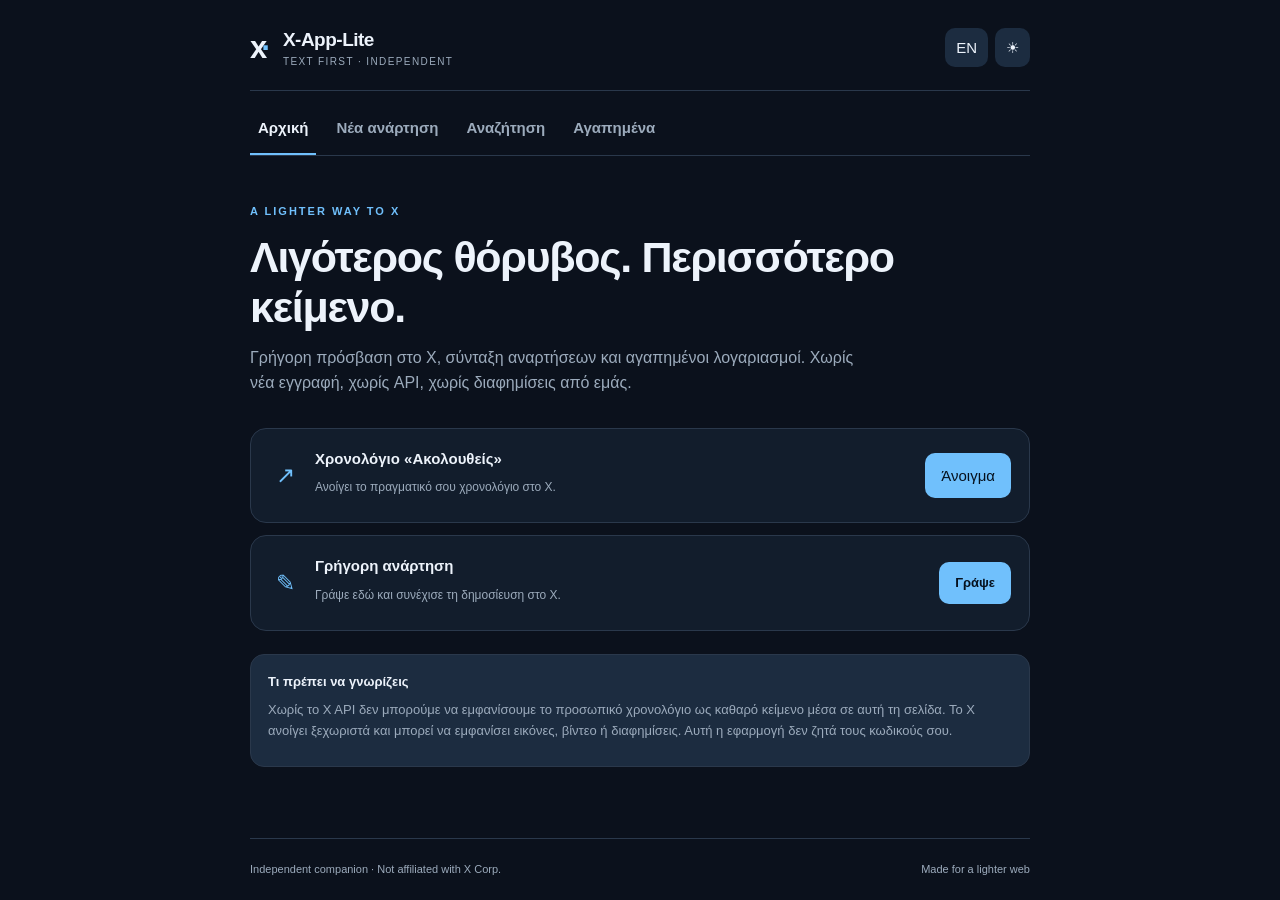
==== index.html @ ea47ee5a "Add files via upload" ====
<!doctype html><html lang="el"><head><meta charset="utf-8"><meta name="viewport" content="width=device-width,initial-scale=1,viewport-fit=cover"><meta name="theme-color" content="#101827"><meta name="description" content="Ένα λιτό, ανεπίσημο text-first εργαλείο για το X — χωρίς API."><title>X-App-Lite | Text-first companion</title><link rel="manifest" href="manifest.webmanifest"><link rel="icon" href="icon.svg" type="image/svg+xml"><link rel="stylesheet" href="style.css"></head><body><div class="shell"><header class="top"><div class="brand"><div class="mark">x<span>·</span></div><div><strong>X-App-Lite</strong><small>TEXT FIRST · INDEPENDENT</small></div></div><div class="right"><button id="lang" class="small" title="Language">EN</button><button id="theme" class="small" aria-label="Αλλαγή θέματος">☀</button></div></header><div class="tabs" role="tablist"><button class="tab active" data-panel="home" data-i="home">Αρχική</button><button class="tab" data-panel="compose" data-i="compose">Νέα ανάρτηση</button><button class="tab" data-panel="find" data-i="search">Αναζήτηση</button><button class="tab" data-panel="saved" data-i="favorites">Αγαπημένα</button></div><main><section id="home" class="panel active"><div class="intro"><div class="eyebrow">A LIGHTER WAY TO X</div><h1 data-i="readheading">Λιγότερος θόρυβος.<br>Περισσότερο κείμενο.</h1><p data-i="intro">Γρήγορη πρόσβαση στο X, σύνταξη αναρτήσεων και αγαπημένοι λογαριασμοί. Χωρίς εγγραφή εδώ, χωρίς API, χωρίς διαφημίσεις από εμάς.</p></div><div class="stack"><div class="action-card"><span class="bubble">↗</span><div><h3 data-i="following">Χρονολόγιο «Ακολουθείς»</h3><p data-i="followinginfo">Ανοίγει το πραγματικό σου χρονολόγιο στο X.</p></div><a class="btn" href="https://x.com/home" target="_blank" rel="noopener noreferrer" data-i="open">Άνοιγμα</a></div><div class="action-card"><span class="bubble">✎</span><div><h3 data-i="quickpost">Γρήγορη ανάρτηση</h3><p data-i="quickpostinfo">Γράψε εδώ και συνέχισε τη δημοσίευση στο X.</p></div><button class="btn" data-go="compose" data-i="write">Γράψε</button></div></div><div class="notice"><b data-i="important">Τι πρέπει να γνωρίζεις</b><p data-i="disclaimer">Χωρίς το X API δεν μπορούμε να εμφανίσουμε το προσωπικό χρονολόγιο ως καθαρό κείμενο μέσα σε αυτή τη σελίδα. Το X ανοίγει ξεχωριστά και μπορεί να εμφανίσει εικόνες, βίντεο ή διαφημίσεις. Αυτή η εφαρμογή δεν ζητά τους κωδικούς σου.</p></div></section><section id="compose" class="panel"><div class="section-title"><span class="eyebrow" data-i="textonly">ΜΟΝΟ ΚΕΙΜΕΝΟ</span><h1 data-i="newpost">Νέα ανάρτηση</h1><p data-i="composedesc">Σύνταξε την ανάρτηση εδώ. Θα ανοίξει η επίσημη φόρμα του X για την τελική δημοσίευση.</p></div><label for="post" class="sr" data-i="postlabel">Κείμενο ανάρτησης</label><textarea id="post" maxlength="280" rows="7" placeholder="Τι συμβαίνει;"></textarea><div class="compose-foot"><span id="counter">0 / 280</span><span id="draftstate" class="muted" data-i="autodraft">Αυτόματη αποθήκευση προσχεδίου</span></div><button class="primary" id="publish" disabled data-i="continuex">Συνέχεια στο X ↗</button><button class="secondary" id="clear" data-i="clear">Καθαρισμός</button><div class="notice minor" data-i="postnote">Η ανάρτηση δεν δημοσιεύεται αυτόματα. Ελέγχεις το κείμενο και πατάς «Δημοσίευση» στο X. Για λογαριασμούς με διαφορετικό όριο χαρακτήρων, ισχύουν οι κανόνες του X.</div></section><section id="find" class="panel"><div class="section-title"><span class="eyebrow">DISCOVER</span><h1 data-i="search">Αναζήτηση</h1><p data-i="searchdesc">Άνοιξε αποτελέσματα αναζήτησης στο X ή βρες έναν δημόσιο λογαριασμό.</p></div><form id="searchform"><label for="query" data-i="searchposts">Αναζήτηση αναρτήσεων</label><div class="inputrow"><input id="query" autocomplete="off" placeholder="λέξεις-κλειδιά"><button class="primary" type="submit" data-i="search">Αναζήτηση</button></div></form><form id="profileform"><label for="handle" data-i="visitprofile">Άνοιγμα προφίλ</label><div class="inputrow"><input id="handle" autocomplete="off" placeholder="@username" maxlength="40"><button class="secondary" type="submit" data-i="open">Άνοιγμα</button></div></form><div class="notice minor" data-i="searchnote">Τα αποτελέσματα εμφανίζονται στον ιστότοπο του X, όχι μέσα στην εφαρμογή.</div></section><section id="saved" class="panel"><div class="section-title"><span class="eyebrow">YOUR SHORTCUTS</span><h1 data-i="favorites">Αγαπημένα</h1><p data-i="favdesc">Αποθήκευσε λογαριασμούς στη συσκευή σου, χωρίς σύνδεση ή αποστολή δεδομένων σε server.</p></div><form id="favform"><label for="favhandle" data-i="addprofile">Προσθήκη λογαριασμού</label><div class="inputrow"><input id="favhandle" placeholder="@username" maxlength="40"><button class="primary" type="submit" data-i="add">Προσθήκη</button></div></form><div id="favoriteslist" class="favorites-list"></div></section></main><footer><span>Independent companion · Not affiliated with X Corp.</span><span>Made for a lighter web</span></footer></div><script src="app.js" defer></script></body></html>
---- style.css ----
:root{font-family:-apple-system,BlinkMacSystemFont,'Segoe UI',sans-serif;color-scheme:dark;--bg:#0b111c;--panel:#121d2c;--border:#2a384b;--text:#edf3fb;--sub:#9cabbc;--accent:#70c0fc;--soft:#1c2c40}*{box-sizing:border-box}body{margin:0;background:var(--bg);color:var(--text);font-size:15px;line-height:1.55}body.light{color-scheme:light;--bg:#f5f7fa;--panel:#fff;--border:#d8e1ea;--text:#1b2835;--sub:#5d6c7b;--accent:#086db4;--soft:#eaf3fb}.shell{max-width:820px;margin:auto;min-height:100dvh;display:flex;flex-direction:column;padding:0 20px}.top{padding:25px 0 20px;display:flex;justify-content:space-between;align-items:center;border-bottom:1px solid var(--border)}.brand{display:flex;align-items:center;gap:12px}.brand strong{display:block;font-size:19px;letter-spacing:-.5px}.brand small{display:block;color:var(--sub);font-size:10px;letter-spacing:1.4px}.mark{font-size:31px;font-weight:900;line-height:1;letter-spacing:-6px;padding-right:7px}.mark span{color:var(--accent)}.right{display:flex;gap:7px}button,a.btn{cursor:pointer;font:inherit}button{border:0}.small{background:var(--soft);color:var(--text);padding:8px 11px;border-radius:10px}.tabs{display:flex;gap:12px;overflow-x:auto;border-bottom:1px solid var(--border);padding-top:11px}.tab{background:none;color:var(--sub);padding:14px 8px;border-bottom:2px solid transparent;white-space:nowrap;font-weight:600}.tab.active{border-color:var(--accent);color:var(--text)}main{flex:1}.panel{display:none;padding:25px 0}.panel.active{display:block}.intro{padding:22px 0 24px}.eyebrow{font-size:11px;letter-spacing:2px;font-weight:800;color:var(--accent)}h1{font-size:clamp(29px,6vw,43px);line-height:1.16;letter-spacing:-1.3px;margin:13px 0}p{margin:8px 0;color:var(--sub)}.intro p{max-width:620px;font-size:16px}.stack{display:grid;gap:12px}.action-card{display:flex;align-items:center;gap:14px;padding:18px;border:1px solid var(--border);border-radius:16px;background:var(--panel)}.action-card>div:nth-child(2){flex:1;min-width:0}.action-card h3{margin:0;font-size:15px}.action-card p{font-size:12px}.bubble{font-size:23px;color:var(--accent);width:32px;text-align:center}.btn,.primary{background:var(--accent);color:#06111e;padding:11px 16px;border-radius:10px;text-decoration:none;font-size:13px;font-weight:800;white-space:nowrap}.secondary{background:var(--soft);color:var(--text);border-radius:10px;padding:11px 16px;font-weight:700}.notice{background:var(--soft);border:1px solid var(--border);border-radius:14px;margin-top:23px;padding:17px;font-size:13px}.notice p{font-size:13px}.notice.minor{color:var(--sub)}.section-title{margin:12px 0 27px}.section-title p{max-width:620px}textarea,input{background:var(--panel);border:1px solid var(--border);border-radius:12px;color:var(--text);padding:15px;font:inherit;width:100%;outline:0}textarea:focus,input:focus{border-color:var(--accent)}textarea{resize:vertical;min-height:190px}label{display:block;font-weight:700;margin-bottom:8px}.compose-foot{display:flex;justify-content:space-between;gap:14px;color:var(--sub);font-size:12px;margin:8px 0 20px}.primary:disabled{opacity:.4;cursor:not-allowed}#compose>.secondary{margin-left:8px}.inputrow{display:flex;gap:9px}.inputrow input{min-width:0}.panel form{margin:22px 0 30px}.favorites-list{display:grid;gap:9px}.favorite{border:1px solid var(--border);background:var(--panel);padding:14px;border-radius:12px;display:flex;align-items:center;justify-content:space-between;gap:10px}.favorite a{color:var(--accent);font-weight:700;text-decoration:none;overflow-wrap:anywhere}.favorite button{background:var(--soft);color:var(--sub);padding:8px 10px;border-radius:8px}.muted,.empty{color:var(--sub)}footer{border-top:1px solid var(--border);display:flex;justify-content:space-between;gap:12px;flex-wrap:wrap;padding:22px 0;color:var(--sub);font-size:11px}.sr{position:absolute;clip:rect(0,0,0,0);height:1px;width:1px;overflow:hidden}@media(max-width:500px){.shell{padding:0 15px}.action-card{padding:14px;gap:9px}.action-card .btn{padding:10px}.bubble{width:22px}footer{display:block}footer span{display:block;margin:4px 0}}
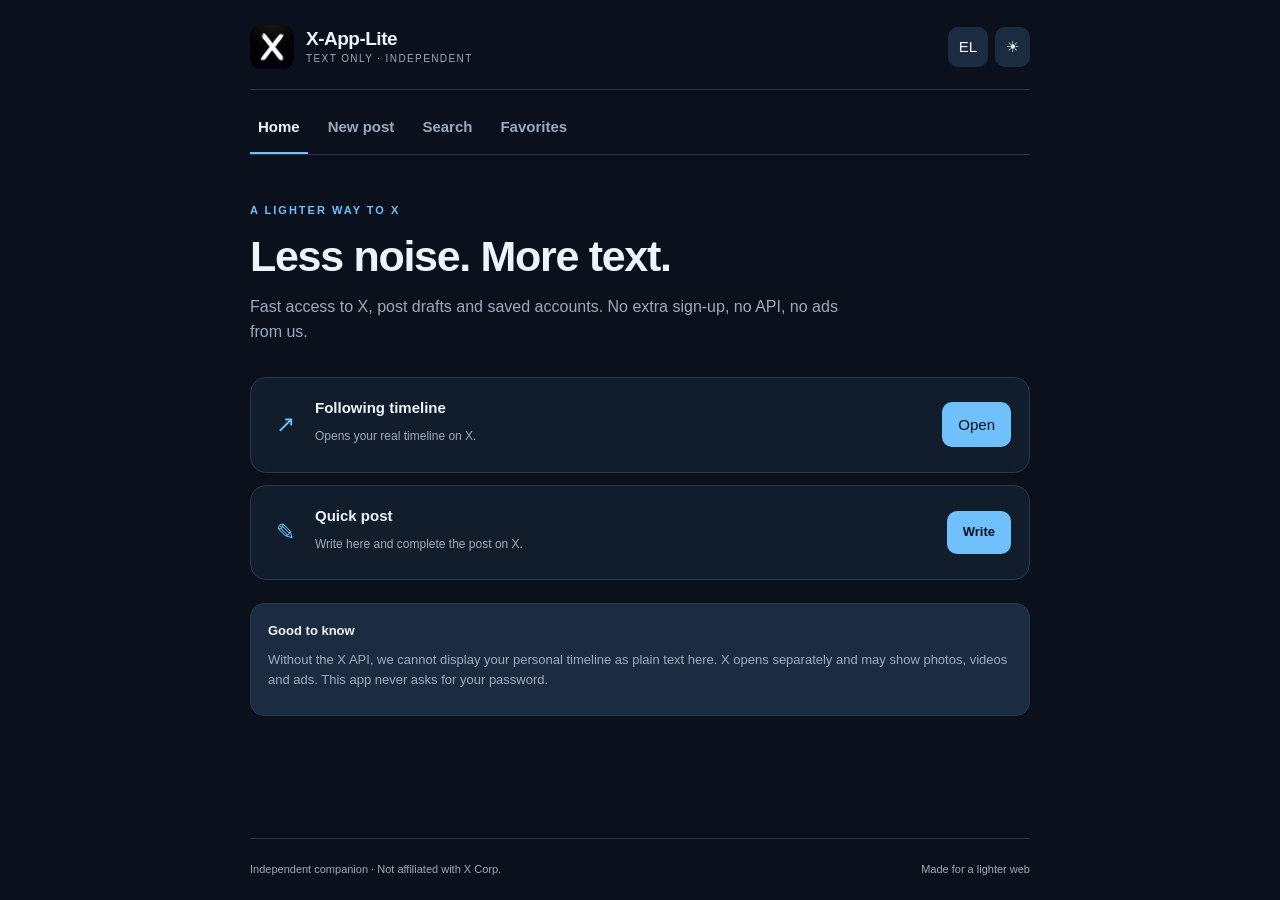
==== commit dd769bfa: "Add files via upload" ====
--- a/index.html
+++ b/index.html
@@ -1 +1 @@
-<!doctype html><html lang="el"><head><meta charset="utf-8"><meta name="viewport" content="width=device-width,initial-scale=1,viewport-fit=cover"><meta name="theme-color" content="#101827"><meta name="description" content="Ένα λιτό, ανεπίσημο text-first εργαλείο για το X — χωρίς API."><title>X-App-Lite | Text-first companion</title><link rel="manifest" href="manifest.webmanifest"><link rel="icon" href="icon.svg" type="image/svg+xml"><link rel="stylesheet" href="style.css"></head><body><div class="shell"><header class="top"><div class="brand"><div class="mark">x<span>·</span></div><div><strong>X-App-Lite</strong><small>TEXT FIRST · INDEPENDENT</small></div></div><div class="right"><button id="lang" class="small" title="Language">EN</button><button id="theme" class="small" aria-label="Αλλαγή θέματος">☀</button></div></header><div class="tabs" role="tablist"><button class="tab active" data-panel="home" data-i="home">Αρχική</button><button class="tab" data-panel="compose" data-i="compose">Νέα ανάρτηση</button><button class="tab" data-panel="find" data-i="search">Αναζήτηση</button><button class="tab" data-panel="saved" data-i="favorites">Αγαπημένα</button></div><main><section id="home" class="panel active"><div class="intro"><div class="eyebrow">A LIGHTER WAY TO X</div><h1 data-i="readheading">Λιγότερος θόρυβος.<br>Περισσότερο κείμενο.</h1><p data-i="intro">Γρήγορη πρόσβαση στο X, σύνταξη αναρτήσεων και αγαπημένοι λογαριασμοί. Χωρίς εγγραφή εδώ, χωρίς API, χωρίς διαφημίσεις από εμάς.</p></div><div class="stack"><div class="action-card"><span class="bubble">↗</span><div><h3 data-i="following">Χρονολόγιο «Ακολουθείς»</h3><p data-i="followinginfo">Ανοίγει το πραγματικό σου χρονολόγιο στο X.</p></div><a class="btn" href="https://x.com/home" target="_blank" rel="noopener noreferrer" data-i="open">Άνοιγμα</a></div><div class="action-card"><span class="bubble">✎</span><div><h3 data-i="quickpost">Γρήγορη ανάρτηση</h3><p data-i="quickpostinfo">Γράψε εδώ και συνέχισε τη δημοσίευση στο X.</p></div><button class="btn" data-go="compose" data-i="write">Γράψε</button></div></div><div class="notice"><b data-i="important">Τι πρέπει να γνωρίζεις</b><p data-i="disclaimer">Χωρίς το X API δεν μπορούμε να εμφανίσουμε το προσωπικό χρονολόγιο ως καθαρό κείμενο μέσα σε αυτή τη σελίδα. Το X ανοίγει ξεχωριστά και μπορεί να εμφανίσει εικόνες, βίντεο ή διαφημίσεις. Αυτή η εφαρμογή δεν ζητά τους κωδικούς σου.</p></div></section><section id="compose" class="panel"><div class="section-title"><span class="eyebrow" data-i="textonly">ΜΟΝΟ ΚΕΙΜΕΝΟ</span><h1 data-i="newpost">Νέα ανάρτηση</h1><p data-i="composedesc">Σύνταξε την ανάρτηση εδώ. Θα ανοίξει η επίσημη φόρμα του X για την τελική δημοσίευση.</p></div><label for="post" class="sr" data-i="postlabel">Κείμενο ανάρτησης</label><textarea id="post" maxlength="280" rows="7" placeholder="Τι συμβαίνει;"></textarea><div class="compose-foot"><span id="counter">0 / 280</span><span id="draftstate" class="muted" data-i="autodraft">Αυτόματη αποθήκευση προσχεδίου</span></div><button class="primary" id="publish" disabled data-i="continuex">Συνέχεια στο X ↗</button><button class="secondary" id="clear" data-i="clear">Καθαρισμός</button><div class="notice minor" data-i="postnote">Η ανάρτηση δεν δημοσιεύεται αυτόματα. Ελέγχεις το κείμενο και πατάς «Δημοσίευση» στο X. Για λογαριασμούς με διαφορετικό όριο χαρακτήρων, ισχύουν οι κανόνες του X.</div></section><section id="find" class="panel"><div class="section-title"><span class="eyebrow">DISCOVER</span><h1 data-i="search">Αναζήτηση</h1><p data-i="searchdesc">Άνοιξε αποτελέσματα αναζήτησης στο X ή βρες έναν δημόσιο λογαριασμό.</p></div><form id="searchform"><label for="query" data-i="searchposts">Αναζήτηση αναρτήσεων</label><div class="inputrow"><input id="query" autocomplete="off" placeholder="λέξεις-κλειδιά"><button class="primary" type="submit" data-i="search">Αναζήτηση</button></div></form><form id="profileform"><label for="handle" data-i="visitprofile">Άνοιγμα προφίλ</label><div class="inputrow"><input id="handle" autocomplete="off" placeholder="@username" maxlength="40"><button class="secondary" type="submit" data-i="open">Άνοιγμα</button></div></form><div class="notice minor" data-i="searchnote">Τα αποτελέσματα εμφανίζονται στον ιστότοπο του X, όχι μέσα στην εφαρμογή.</div></section><section id="saved" class="panel"><div class="section-title"><span class="eyebrow">YOUR SHORTCUTS</span><h1 data-i="favorites">Αγαπημένα</h1><p data-i="favdesc">Αποθήκευσε λογαριασμούς στη συσκευή σου, χωρίς σύνδεση ή αποστολή δεδομένων σε server.</p></div><form id="favform"><label for="favhandle" data-i="addprofile">Προσθήκη λογαριασμού</label><div class="inputrow"><input id="favhandle" placeholder="@username" maxlength="40"><button class="primary" type="submit" data-i="add">Προσθήκη</button></div></form><div id="favoriteslist" class="favorites-list"></div></section></main><footer><span>Independent companion · Not affiliated with X Corp.</span><span>Made for a lighter web</span></footer></div><script src="app.js" defer></script></body></html>
+<!doctype html><html lang="el"><head><meta charset="utf-8"><meta name="viewport" content="width=device-width,initial-scale=1,viewport-fit=cover"><meta name="theme-color" content="#101827"><meta name="description" content="Ένα λιτό, ανεπίσημο text-first εργαλείο για το X — χωρίς API."><title>X-App-Lite | Text-first companion</title><link rel="manifest" href="manifest.webmanifest"><link rel="icon" href="AppIcon.jpg" type="image/jpeg"><link rel="apple-touch-icon" href="AppIcon.jpg"><link rel="stylesheet" href="style.css"></head><body><div class="shell"><header class="top"><div class="brand"><img class="brand-icon" src="AppIcon.jpg" width="44" height="44" alt="X-App-Lite icon"><div><strong>X-App-Lite</strong><small>TEXT ONLY · INDEPENDENT</small></div></div><div class="right"><button id="lang" class="small" title="Language">EN</button><button id="theme" class="small" aria-label="Αλλαγή θέματος">☀</button></div></header><div class="tabs" role="tablist"><button class="tab active" data-panel="home" data-i="home">Αρχική</button><button class="tab" data-panel="compose" data-i="compose">Νέα ανάρτηση</button><button class="tab" data-panel="find" data-i="search">Αναζήτηση</button><button class="tab" data-panel="saved" data-i="favorites">Αγαπημένα</button></div><main><section id="home" class="panel active"><div class="intro"><div class="eyebrow">A LIGHTER WAY TO X</div><h1 data-i="readheading">Λιγότερος θόρυβος.<br>Περισσότερο κείμενο.</h1><p data-i="intro">Γρήγορη πρόσβαση στο X, σύνταξη αναρτήσεων και αγαπημένοι λογαριασμοί. Χωρίς εγγραφή εδώ, χωρίς API, χωρίς διαφημίσεις από εμάς.</p></div><div class="stack"><div class="action-card"><span class="bubble">↗</span><div><h3 data-i="following">Χρονολόγιο «Ακολουθείς»</h3><p data-i="followinginfo">Ανοίγει το πραγματικό σου χρονολόγιο στο X.</p></div><a class="btn" href="https://x.com/home" target="_blank" rel="noopener noreferrer" data-i="open">Άνοιγμα</a></div><div class="action-card"><span class="bubble">✎</span><div><h3 data-i="quickpost">Γρήγορη ανάρτηση</h3><p data-i="quickpostinfo">Γράψε εδώ και συνέχισε τη δημοσίευση στο X.</p></div><button class="btn" data-go="compose" data-i="write">Γράψε</button></div></div><div class="notice"><b data-i="important">Τι πρέπει να γνωρίζεις</b><p data-i="disclaimer">Χωρίς το X API δεν μπορούμε να εμφανίσουμε το προσωπικό χρονολόγιο ως καθαρό κείμενο μέσα σε αυτή τη σελίδα. Το X ανοίγει ξεχωριστά και μπορεί να εμφανίσει εικόνες, βίντεο ή διαφημίσεις. Αυτή η εφαρμογή δεν ζητά τους κωδικούς σου.</p></div></section><section id="compose" class="panel"><div class="section-title"><span class="eyebrow" data-i="textonly">ΜΟΝΟ ΚΕΙΜΕΝΟ</span><h1 data-i="newpost">Νέα ανάρτηση</h1><p data-i="composedesc">Σύνταξε την ανάρτηση εδώ. Θα ανοίξει η επίσημη φόρμα του X για την τελική δημοσίευση.</p></div><label for="post" class="sr" data-i="postlabel">Κείμενο ανάρτησης</label><textarea id="post" maxlength="280" rows="7" placeholder="Τι συμβαίνει;"></textarea><div class="compose-foot"><span id="counter">0 / 280</span><span id="draftstate" class="muted" data-i="autodraft">Αυτόματη αποθήκευση προσχεδίου</span></div><button class="primary" id="publish" disabled data-i="continuex">Συνέχεια στο X ↗</button><button class="secondary" id="clear" data-i="clear">Καθαρισμός</button><div class="notice minor" data-i="postnote">Η ανάρτηση δεν δημοσιεύεται αυτόματα. Ελέγχεις το κείμενο και πατάς «Δημοσίευση» στο X. Για λογαριασμούς με διαφορετικό όριο χαρακτήρων, ισχύουν οι κανόνες του X.</div></section><section id="find" class="panel"><div class="section-title"><span class="eyebrow">DISCOVER</span><h1 data-i="search">Αναζήτηση</h1><p data-i="searchdesc">Άνοιξε αποτελέσματα αναζήτησης στο X ή βρες έναν δημόσιο λογαριασμό.</p></div><form id="searchform"><label for="query" data-i="searchposts">Αναζήτηση αναρτήσεων</label><div class="inputrow"><input id="query" autocomplete="off" placeholder="λέξεις-κλειδιά"><button class="primary" type="submit" data-i="search">Αναζήτηση</button></div></form><form id="profileform"><label for="handle" data-i="visitprofile">Άνοιγμα προφίλ</label><div class="inputrow"><input id="handle" autocomplete="off" placeholder="@username" maxlength="40"><button class="secondary" type="submit" data-i="open">Άνοιγμα</button></div></form><div class="notice minor" data-i="searchnote">Τα αποτελέσματα εμφανίζονται στον ιστότοπο του X, όχι μέσα στην εφαρμογή.</div></section><section id="saved" class="panel"><div class="section-title"><span class="eyebrow">YOUR SHORTCUTS</span><h1 data-i="favorites">Αγαπημένα</h1><p data-i="favdesc">Αποθήκευσε λογαριασμούς στη συσκευή σου, χωρίς σύνδεση ή αποστολή δεδομένων σε server.</p></div><form id="favform"><label for="favhandle" data-i="addprofile">Προσθήκη λογαριασμού</label><div class="inputrow"><input id="favhandle" placeholder="@username" maxlength="40"><button class="primary" type="submit" data-i="add">Προσθήκη</button></div></form><div id="favoriteslist" class="favorites-list"></div></section></main><footer><span>Independent companion · Not affiliated with X Corp.</span><span>Made for a lighter web</span></footer></div><script src="app.js" defer></script></body></html>
--- a/style.css
+++ b/style.css
@@ -1 +1,3 @@
 :root{font-family:-apple-system,BlinkMacSystemFont,'Segoe UI',sans-serif;color-scheme:dark;--bg:#0b111c;--panel:#121d2c;--border:#2a384b;--text:#edf3fb;--sub:#9cabbc;--accent:#70c0fc;--soft:#1c2c40}*{box-sizing:border-box}body{margin:0;background:var(--bg);color:var(--text);font-size:15px;line-height:1.55}body.light{color-scheme:light;--bg:#f5f7fa;--panel:#fff;--border:#d8e1ea;--text:#1b2835;--sub:#5d6c7b;--accent:#086db4;--soft:#eaf3fb}.shell{max-width:820px;margin:auto;min-height:100dvh;display:flex;flex-direction:column;padding:0 20px}.top{padding:25px 0 20px;display:flex;justify-content:space-between;align-items:center;border-bottom:1px solid var(--border)}.brand{display:flex;align-items:center;gap:12px}.brand strong{display:block;font-size:19px;letter-spacing:-.5px}.brand small{display:block;color:var(--sub);font-size:10px;letter-spacing:1.4px}.mark{font-size:31px;font-weight:900;line-height:1;letter-spacing:-6px;padding-right:7px}.mark span{color:var(--accent)}.right{display:flex;gap:7px}button,a.btn{cursor:pointer;font:inherit}button{border:0}.small{background:var(--soft);color:var(--text);padding:8px 11px;border-radius:10px}.tabs{display:flex;gap:12px;overflow-x:auto;border-bottom:1px solid var(--border);padding-top:11px}.tab{background:none;color:var(--sub);padding:14px 8px;border-bottom:2px solid transparent;white-space:nowrap;font-weight:600}.tab.active{border-color:var(--accent);color:var(--text)}main{flex:1}.panel{display:none;padding:25px 0}.panel.active{display:block}.intro{padding:22px 0 24px}.eyebrow{font-size:11px;letter-spacing:2px;font-weight:800;color:var(--accent)}h1{font-size:clamp(29px,6vw,43px);line-height:1.16;letter-spacing:-1.3px;margin:13px 0}p{margin:8px 0;color:var(--sub)}.intro p{max-width:620px;font-size:16px}.stack{display:grid;gap:12px}.action-card{display:flex;align-items:center;gap:14px;padding:18px;border:1px solid var(--border);border-radius:16px;background:var(--panel)}.action-card>div:nth-child(2){flex:1;min-width:0}.action-card h3{margin:0;font-size:15px}.action-card p{font-size:12px}.bubble{font-size:23px;color:var(--accent);width:32px;text-align:center}.btn,.primary{background:var(--accent);color:#06111e;padding:11px 16px;border-radius:10px;text-decoration:none;font-size:13px;font-weight:800;white-space:nowrap}.secondary{background:var(--soft);color:var(--text);border-radius:10px;padding:11px 16px;font-weight:700}.notice{background:var(--soft);border:1px solid var(--border);border-radius:14px;margin-top:23px;padding:17px;font-size:13px}.notice p{font-size:13px}.notice.minor{color:var(--sub)}.section-title{margin:12px 0 27px}.section-title p{max-width:620px}textarea,input{background:var(--panel);border:1px solid var(--border);border-radius:12px;color:var(--text);padding:15px;font:inherit;width:100%;outline:0}textarea:focus,input:focus{border-color:var(--accent)}textarea{resize:vertical;min-height:190px}label{display:block;font-weight:700;margin-bottom:8px}.compose-foot{display:flex;justify-content:space-between;gap:14px;color:var(--sub);font-size:12px;margin:8px 0 20px}.primary:disabled{opacity:.4;cursor:not-allowed}#compose>.secondary{margin-left:8px}.inputrow{display:flex;gap:9px}.inputrow input{min-width:0}.panel form{margin:22px 0 30px}.favorites-list{display:grid;gap:9px}.favorite{border:1px solid var(--border);background:var(--panel);padding:14px;border-radius:12px;display:flex;align-items:center;justify-content:space-between;gap:10px}.favorite a{color:var(--accent);font-weight:700;text-decoration:none;overflow-wrap:anywhere}.favorite button{background:var(--soft);color:var(--sub);padding:8px 10px;border-radius:8px}.muted,.empty{color:var(--sub)}footer{border-top:1px solid var(--border);display:flex;justify-content:space-between;gap:12px;flex-wrap:wrap;padding:22px 0;color:var(--sub);font-size:11px}.sr{position:absolute;clip:rect(0,0,0,0);height:1px;width:1px;overflow:hidden}@media(max-width:500px){.shell{padding:0 15px}.action-card{padding:14px;gap:9px}.action-card .btn{padding:10px}.bubble{width:22px}footer{display:block}footer span{display:block;margin:4px 0}}
+
+.brand-icon{width:44px;height:44px;object-fit:cover;border-radius:11px;flex-shrink:0} .brand strong{line-height:1.2}
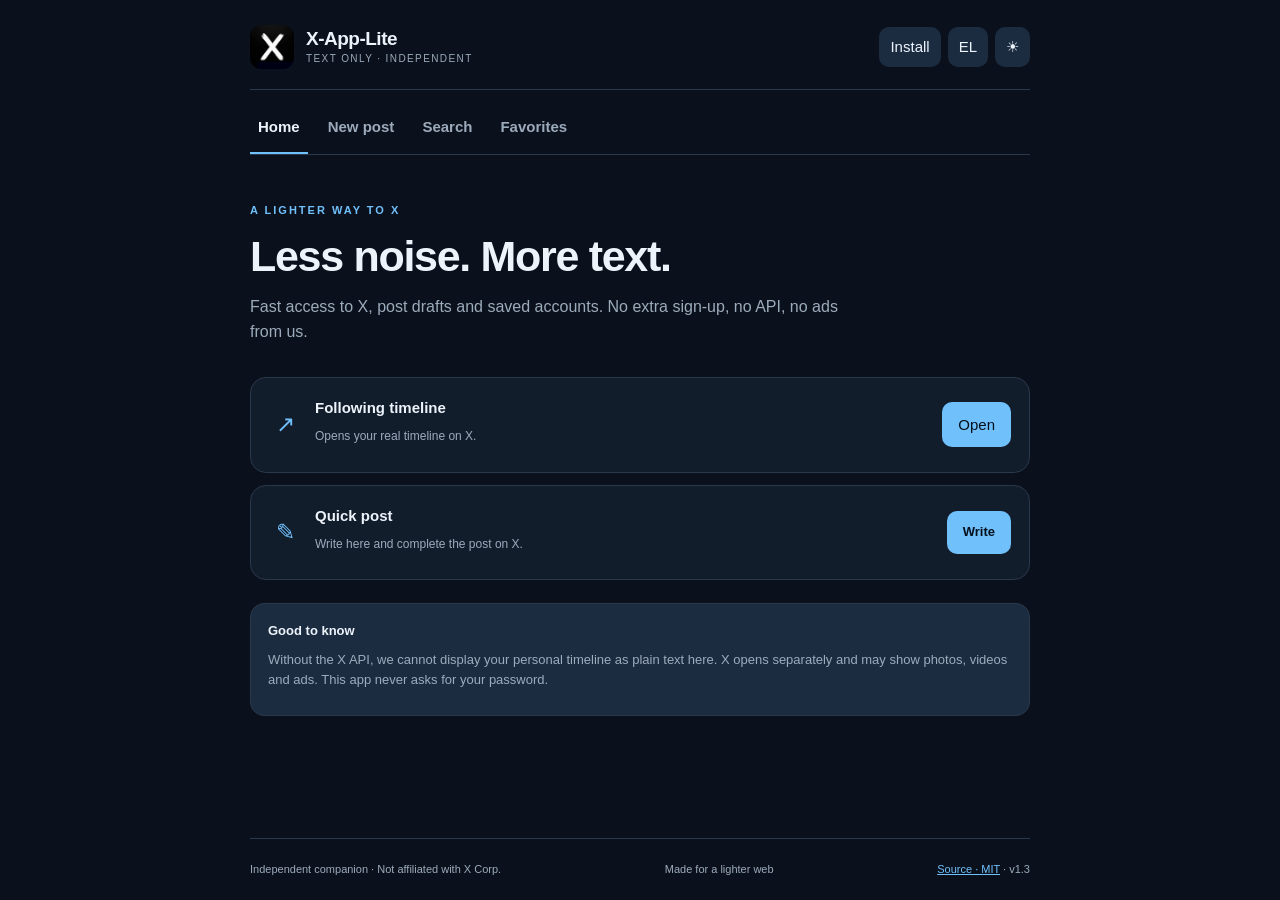
==== commit 022427d5: "Add files via upload" ====
--- a/index.html
+++ b/index.html
@@ -1 +1,131 @@
-<!doctype html><html lang="el"><head><meta charset="utf-8"><meta name="viewport" content="width=device-width,initial-scale=1,viewport-fit=cover"><meta name="theme-color" content="#101827"><meta name="description" content="Ένα λιτό, ανεπίσημο text-first εργαλείο για το X — χωρίς API."><title>X-App-Lite | Text-first companion</title><link rel="manifest" href="manifest.webmanifest"><link rel="icon" href="AppIcon.jpg" type="image/jpeg"><link rel="apple-touch-icon" href="AppIcon.jpg"><link rel="stylesheet" href="style.css"></head><body><div class="shell"><header class="top"><div class="brand"><img class="brand-icon" src="AppIcon.jpg" width="44" height="44" alt="X-App-Lite icon"><div><strong>X-App-Lite</strong><small>TEXT ONLY · INDEPENDENT</small></div></div><div class="right"><button id="lang" class="small" title="Language">EN</button><button id="theme" class="small" aria-label="Αλλαγή θέματος">☀</button></div></header><div class="tabs" role="tablist"><button class="tab active" data-panel="home" data-i="home">Αρχική</button><button class="tab" data-panel="compose" data-i="compose">Νέα ανάρτηση</button><button class="tab" data-panel="find" data-i="search">Αναζήτηση</button><button class="tab" data-panel="saved" data-i="favorites">Αγαπημένα</button></div><main><section id="home" class="panel active"><div class="intro"><div class="eyebrow">A LIGHTER WAY TO X</div><h1 data-i="readheading">Λιγότερος θόρυβος.<br>Περισσότερο κείμενο.</h1><p data-i="intro">Γρήγορη πρόσβαση στο X, σύνταξη αναρτήσεων και αγαπημένοι λογαριασμοί. Χωρίς εγγραφή εδώ, χωρίς API, χωρίς διαφημίσεις από εμάς.</p></div><div class="stack"><div class="action-card"><span class="bubble">↗</span><div><h3 data-i="following">Χρονολόγιο «Ακολουθείς»</h3><p data-i="followinginfo">Ανοίγει το πραγματικό σου χρονολόγιο στο X.</p></div><a class="btn" href="https://x.com/home" target="_blank" rel="noopener noreferrer" data-i="open">Άνοιγμα</a></div><div class="action-card"><span class="bubble">✎</span><div><h3 data-i="quickpost">Γρήγορη ανάρτηση</h3><p data-i="quickpostinfo">Γράψε εδώ και συνέχισε τη δημοσίευση στο X.</p></div><button class="btn" data-go="compose" data-i="write">Γράψε</button></div></div><div class="notice"><b data-i="important">Τι πρέπει να γνωρίζεις</b><p data-i="disclaimer">Χωρίς το X API δεν μπορούμε να εμφανίσουμε το προσωπικό χρονολόγιο ως καθαρό κείμενο μέσα σε αυτή τη σελίδα. Το X ανοίγει ξεχωριστά και μπορεί να εμφανίσει εικόνες, βίντεο ή διαφημίσεις. Αυτή η εφαρμογή δεν ζητά τους κωδικούς σου.</p></div></section><section id="compose" class="panel"><div class="section-title"><span class="eyebrow" data-i="textonly">ΜΟΝΟ ΚΕΙΜΕΝΟ</span><h1 data-i="newpost">Νέα ανάρτηση</h1><p data-i="composedesc">Σύνταξε την ανάρτηση εδώ. Θα ανοίξει η επίσημη φόρμα του X για την τελική δημοσίευση.</p></div><label for="post" class="sr" data-i="postlabel">Κείμενο ανάρτησης</label><textarea id="post" maxlength="280" rows="7" placeholder="Τι συμβαίνει;"></textarea><div class="compose-foot"><span id="counter">0 / 280</span><span id="draftstate" class="muted" data-i="autodraft">Αυτόματη αποθήκευση προσχεδίου</span></div><button class="primary" id="publish" disabled data-i="continuex">Συνέχεια στο X ↗</button><button class="secondary" id="clear" data-i="clear">Καθαρισμός</button><div class="notice minor" data-i="postnote">Η ανάρτηση δεν δημοσιεύεται αυτόματα. Ελέγχεις το κείμενο και πατάς «Δημοσίευση» στο X. Για λογαριασμούς με διαφορετικό όριο χαρακτήρων, ισχύουν οι κανόνες του X.</div></section><section id="find" class="panel"><div class="section-title"><span class="eyebrow">DISCOVER</span><h1 data-i="search">Αναζήτηση</h1><p data-i="searchdesc">Άνοιξε αποτελέσματα αναζήτησης στο X ή βρες έναν δημόσιο λογαριασμό.</p></div><form id="searchform"><label for="query" data-i="searchposts">Αναζήτηση αναρτήσεων</label><div class="inputrow"><input id="query" autocomplete="off" placeholder="λέξεις-κλειδιά"><button class="primary" type="submit" data-i="search">Αναζήτηση</button></div></form><form id="profileform"><label for="handle" data-i="visitprofile">Άνοιγμα προφίλ</label><div class="inputrow"><input id="handle" autocomplete="off" placeholder="@username" maxlength="40"><button class="secondary" type="submit" data-i="open">Άνοιγμα</button></div></form><div class="notice minor" data-i="searchnote">Τα αποτελέσματα εμφανίζονται στον ιστότοπο του X, όχι μέσα στην εφαρμογή.</div></section><section id="saved" class="panel"><div class="section-title"><span class="eyebrow">YOUR SHORTCUTS</span><h1 data-i="favorites">Αγαπημένα</h1><p data-i="favdesc">Αποθήκευσε λογαριασμούς στη συσκευή σου, χωρίς σύνδεση ή αποστολή δεδομένων σε server.</p></div><form id="favform"><label for="favhandle" data-i="addprofile">Προσθήκη λογαριασμού</label><div class="inputrow"><input id="favhandle" placeholder="@username" maxlength="40"><button class="primary" type="submit" data-i="add">Προσθήκη</button></div></form><div id="favoriteslist" class="favorites-list"></div></section></main><footer><span>Independent companion · Not affiliated with X Corp.</span><span>Made for a lighter web</span></footer></div><script src="app.js" defer></script></body></html>
+<!doctype html>
+<html lang="el">
+<head>
+  <meta charset="utf-8">
+  <meta name="viewport" content="width=device-width, initial-scale=1, viewport-fit=cover">
+  <meta name="theme-color" content="#101827">
+  <meta name="description" content="Ένα λιτό, ανεπίσημο text-first εργαλείο για το X — χωρίς API.">
+  <title>X-App-Lite | Text-first companion</title>
+  <link rel="manifest" href="manifest.webmanifest?v=13">
+  <link rel="icon" type="image/jpeg" href="AppIcon.jpg?v=13">
+  <link rel="apple-touch-icon" href="apple-touch-icon.png?v=13">
+  <link rel="stylesheet" href="style.css?v=13">
+</head>
+<body>
+  <div class="shell">
+    <header class="top">
+      <div class="brand">
+        <img class="brand-icon" src="AppIcon.jpg?v=13" width="44" height="44" alt="X-App-Lite icon">
+        <div>
+          <strong>X-App-Lite</strong>
+          <small>TEXT ONLY · INDEPENDENT</small>
+        </div>
+      </div>
+      <div class="right">
+        <button id="install" class="small" type="button" hidden data-v13="install">Install</button><button id="lang" class="small" title="Language">EN</button>
+        <button id="theme" class="small" aria-label="Αλλαγή θέματος">☀</button>
+      </div>
+    </header>
+
+    <div class="tabs" role="tablist">
+      <button class="tab active" data-panel="home" data-i="home">Αρχική</button>
+      <button class="tab" data-panel="compose" data-i="compose">Νέα ανάρτηση</button>
+      <button class="tab" data-panel="find" data-i="search">Αναζήτηση</button>
+      <button class="tab" data-panel="saved" data-i="favorites">Αγαπημένα</button>
+    </div>
+
+    <main>
+      <section id="home" class="panel active">
+        <div class="intro">
+          <div class="eyebrow">A LIGHTER WAY TO X</div>
+          <h1 data-i="readheading">Λιγότερος θόρυβος.<br>Περισσότερο κείμενο.</h1>
+          <p data-i="intro">Γρήγορη πρόσβαση στο X, σύνταξη αναρτήσεων και αγαπημένοι λογαριασμοί. Χωρίς εγγραφή εδώ, χωρίς API, χωρίς διαφημίσεις από εμάς.</p>
+        </div>
+        <div class="stack">
+          <div class="action-card">
+            <span class="bubble">↗</span>
+            <div>
+              <h3 data-i="following">Χρονολόγιο «Ακολουθείς»</h3>
+              <p data-i="followinginfo">Ανοίγει το πραγματικό σου χρονολόγιο στο X.</p>
+            </div>
+            <a class="btn" href="https://x.com/home" target="_blank" rel="noopener noreferrer" data-i="open">Άνοιγμα</a>
+          </div>
+          <div class="action-card">
+            <span class="bubble">✎</span>
+            <div>
+              <h3 data-i="quickpost">Γρήγορη ανάρτηση</h3>
+              <p data-i="quickpostinfo">Γράψε εδώ και συνέχισε τη δημοσίευση στο X.</p>
+            </div>
+            <button class="btn" data-go="compose" data-i="write">Γράψε</button>
+          </div>
+        </div>
+        <div class="notice">
+          <b data-i="important">Τι πρέπει να γνωρίζεις</b>
+          <p data-i="disclaimer">Χωρίς το X API δεν μπορούμε να εμφανίσουμε το προσωπικό χρονολόγιο ως καθαρό κείμενο μέσα σε αυτή τη σελίδα. Το X ανοίγει ξεχωριστά και μπορεί να εμφανίσει εικόνες, βίντεο ή διαφημίσεις. Αυτή η εφαρμογή δεν ζητά τους κωδικούς σου.</p>
+        </div>
+      </section>
+
+      <section id="compose" class="panel">
+        <div class="section-title">
+          <span class="eyebrow" data-i="textonly">ΜΟΝΟ ΚΕΙΜΕΝΟ</span>
+          <h1 data-i="newpost">Νέα ανάρτηση</h1>
+          <p data-i="composedesc">Σύνταξε την ανάρτηση εδώ. Θα ανοίξει η επίσημη φόρμα του X για την τελική δημοσίευση.</p>
+        </div>
+        <label for="post" class="sr" data-i="postlabel">Κείμενο ανάρτησης</label>
+        <textarea id="post" maxlength="280" rows="7" placeholder="Τι συμβαίνει;"></textarea>
+        <div class="compose-foot">
+          <span id="counter">0 / 280</span>
+          <span id="draftstate" class="muted" data-i="autodraft">Αυτόματη αποθήκευση προσχεδίου</span>
+        </div>
+        <button class="primary" id="publish" disabled data-i="continuex">Συνέχεια στο X ↗</button>
+        <button class="secondary" id="clear" data-i="clear">Καθαρισμός</button>
+        <section class="draft-manager" aria-labelledby="draft-heading"><div class="draft-top"><h2 id="draft-heading" data-v13="drafts">Saved drafts</h2><button id="save-draft" type="button" class="secondary" data-v13="save">Save draft</button></div><p class="muted" data-v13="draft-help">Your drafts stay only in this browser. Saving does not publish.</p><div id="draft-list" class="draft-list"></div></section><div class="notice minor" data-i="postnote">Η ανάρτηση δεν δημοσιεύεται αυτόματα. Ελέγχεις το κείμενο και πατάς «Δημοσίευση» στο X. Για λογαριασμούς με διαφορετικό όριο χαρακτήρων, ισχύουν οι κανόνες του X.</div>
+      </section>
+
+      <section id="find" class="panel">
+        <div class="section-title">
+          <span class="eyebrow">DISCOVER</span>
+          <h1 data-i="search">Αναζήτηση</h1>
+          <p data-i="searchdesc">Άνοιξε αποτελέσματα αναζήτησης στο X ή βρες έναν δημόσιο λογαριασμό.</p>
+        </div>
+        <form id="searchform">
+          <label for="query" data-i="searchposts">Αναζήτηση αναρτήσεων</label>
+          <div class="inputrow">
+            <input id="query" autocomplete="off" placeholder="λέξεις-κλειδιά">
+            <button class="primary" type="submit" data-i="search">Αναζήτηση</button>
+          </div>
+        </form>
+        <form id="profileform">
+          <label for="handle" data-i="visitprofile">Άνοιγμα προφίλ</label>
+          <div class="inputrow">
+            <input id="handle" autocomplete="off" placeholder="@username" maxlength="40">
+            <button class="secondary" type="submit" data-i="open">Άνοιγμα</button>
+          </div>
+        </form>
+        <div class="notice minor" data-i="searchnote">Τα αποτελέσματα εμφανίζονται στον ιστότοπο του X, όχι μέσα στην εφαρμογή.</div>
+      </section>
+
+      <section id="saved" class="panel">
+        <div class="section-title">
+          <span class="eyebrow">YOUR SHORTCUTS</span>
+          <h1 data-i="favorites">Αγαπημένα</h1>
+          <p data-i="favdesc">Αποθήκευσε λογαριασμούς στη συσκευή σου, χωρίς σύνδεση ή αποστολή δεδομένων σε server.</p>
+        </div>
+        <form id="favform">
+          <label for="favhandle" data-i="addprofile">Προσθήκη λογαριασμού</label>
+          <div class="inputrow">
+            <input id="favhandle" placeholder="@username" maxlength="40">
+            <button class="primary" type="submit" data-i="add">Προσθήκη</button>
+          </div>
+        </form>
+        <div id="favoriteslist" class="favorites-list"></div>
+      </section>
+    </main>
+    <footer>
+      <span>Independent companion · Not affiliated with X Corp.</span>
+      <span>Made for a lighter web</span>
+    <span><a href="https://github.com/CKMyApps/X-App-Lite" target="_blank" rel="noopener noreferrer">Source · MIT</a> · v1.3</span></footer>
+  </div>
+  <script src="app.js?v=13" defer></script><script src="enhancements.js?v=13" defer></script>
+</body>
+</html>
--- a/style.css
+++ b/style.css
@@ -1,3 +1,6 @@
 :root{font-family:-apple-system,BlinkMacSystemFont,'Segoe UI',sans-serif;color-scheme:dark;--bg:#0b111c;--panel:#121d2c;--border:#2a384b;--text:#edf3fb;--sub:#9cabbc;--accent:#70c0fc;--soft:#1c2c40}*{box-sizing:border-box}body{margin:0;background:var(--bg);color:var(--text);font-size:15px;line-height:1.55}body.light{color-scheme:light;--bg:#f5f7fa;--panel:#fff;--border:#d8e1ea;--text:#1b2835;--sub:#5d6c7b;--accent:#086db4;--soft:#eaf3fb}.shell{max-width:820px;margin:auto;min-height:100dvh;display:flex;flex-direction:column;padding:0 20px}.top{padding:25px 0 20px;display:flex;justify-content:space-between;align-items:center;border-bottom:1px solid var(--border)}.brand{display:flex;align-items:center;gap:12px}.brand strong{display:block;font-size:19px;letter-spacing:-.5px}.brand small{display:block;color:var(--sub);font-size:10px;letter-spacing:1.4px}.mark{font-size:31px;font-weight:900;line-height:1;letter-spacing:-6px;padding-right:7px}.mark span{color:var(--accent)}.right{display:flex;gap:7px}button,a.btn{cursor:pointer;font:inherit}button{border:0}.small{background:var(--soft);color:var(--text);padding:8px 11px;border-radius:10px}.tabs{display:flex;gap:12px;overflow-x:auto;border-bottom:1px solid var(--border);padding-top:11px}.tab{background:none;color:var(--sub);padding:14px 8px;border-bottom:2px solid transparent;white-space:nowrap;font-weight:600}.tab.active{border-color:var(--accent);color:var(--text)}main{flex:1}.panel{display:none;padding:25px 0}.panel.active{display:block}.intro{padding:22px 0 24px}.eyebrow{font-size:11px;letter-spacing:2px;font-weight:800;color:var(--accent)}h1{font-size:clamp(29px,6vw,43px);line-height:1.16;letter-spacing:-1.3px;margin:13px 0}p{margin:8px 0;color:var(--sub)}.intro p{max-width:620px;font-size:16px}.stack{display:grid;gap:12px}.action-card{display:flex;align-items:center;gap:14px;padding:18px;border:1px solid var(--border);border-radius:16px;background:var(--panel)}.action-card>div:nth-child(2){flex:1;min-width:0}.action-card h3{margin:0;font-size:15px}.action-card p{font-size:12px}.bubble{font-size:23px;color:var(--accent);width:32px;text-align:center}.btn,.primary{background:var(--accent);color:#06111e;padding:11px 16px;border-radius:10px;text-decoration:none;font-size:13px;font-weight:800;white-space:nowrap}.secondary{background:var(--soft);color:var(--text);border-radius:10px;padding:11px 16px;font-weight:700}.notice{background:var(--soft);border:1px solid var(--border);border-radius:14px;margin-top:23px;padding:17px;font-size:13px}.notice p{font-size:13px}.notice.minor{color:var(--sub)}.section-title{margin:12px 0 27px}.section-title p{max-width:620px}textarea,input{background:var(--panel);border:1px solid var(--border);border-radius:12px;color:var(--text);padding:15px;font:inherit;width:100%;outline:0}textarea:focus,input:focus{border-color:var(--accent)}textarea{resize:vertical;min-height:190px}label{display:block;font-weight:700;margin-bottom:8px}.compose-foot{display:flex;justify-content:space-between;gap:14px;color:var(--sub);font-size:12px;margin:8px 0 20px}.primary:disabled{opacity:.4;cursor:not-allowed}#compose>.secondary{margin-left:8px}.inputrow{display:flex;gap:9px}.inputrow input{min-width:0}.panel form{margin:22px 0 30px}.favorites-list{display:grid;gap:9px}.favorite{border:1px solid var(--border);background:var(--panel);padding:14px;border-radius:12px;display:flex;align-items:center;justify-content:space-between;gap:10px}.favorite a{color:var(--accent);font-weight:700;text-decoration:none;overflow-wrap:anywhere}.favorite button{background:var(--soft);color:var(--sub);padding:8px 10px;border-radius:8px}.muted,.empty{color:var(--sub)}footer{border-top:1px solid var(--border);display:flex;justify-content:space-between;gap:12px;flex-wrap:wrap;padding:22px 0;color:var(--sub);font-size:11px}.sr{position:absolute;clip:rect(0,0,0,0);height:1px;width:1px;overflow:hidden}@media(max-width:500px){.shell{padding:0 15px}.action-card{padding:14px;gap:9px}.action-card .btn{padding:10px}.bubble{width:22px}footer{display:block}footer span{display:block;margin:4px 0}}
 
 .brand-icon{width:44px;height:44px;object-fit:cover;border-radius:11px;flex-shrink:0} .brand strong{line-height:1.2}
+
+/* v1.3 enhancements */
+.draft-manager{border-top:1px solid var(--border);margin-top:26px;padding-top:22px}.draft-top{display:flex;align-items:center;justify-content:space-between;gap:12px;flex-wrap:wrap}.draft-top h2{font-size:19px;margin:0}.draft-list{display:grid;gap:10px;margin-top:14px}.draft-item{border:1px solid var(--border);background:var(--panel);border-radius:12px;padding:13px}.draft-item p{white-space:pre-wrap;overflow-wrap:anywhere;max-height:5.5em;overflow:hidden;color:var(--text)}.draft-actions{display:flex;gap:8px;flex-wrap:wrap;margin-top:12px}.draft-actions button{padding:8px 12px;border-radius:8px;background:var(--soft);color:var(--text)}.draft-meta{font-size:11px;color:var(--sub)}.draft-empty{border:1px dashed var(--border);border-radius:12px;padding:16px;color:var(--sub)}.install-info{background:var(--soft);border:1px solid var(--border);border-radius:12px;padding:12px;margin:12px 0}.brand-icon{object-fit:cover}footer a{color:var(--accent)}@media(max-width:500px){.draft-top .secondary{width:auto}}
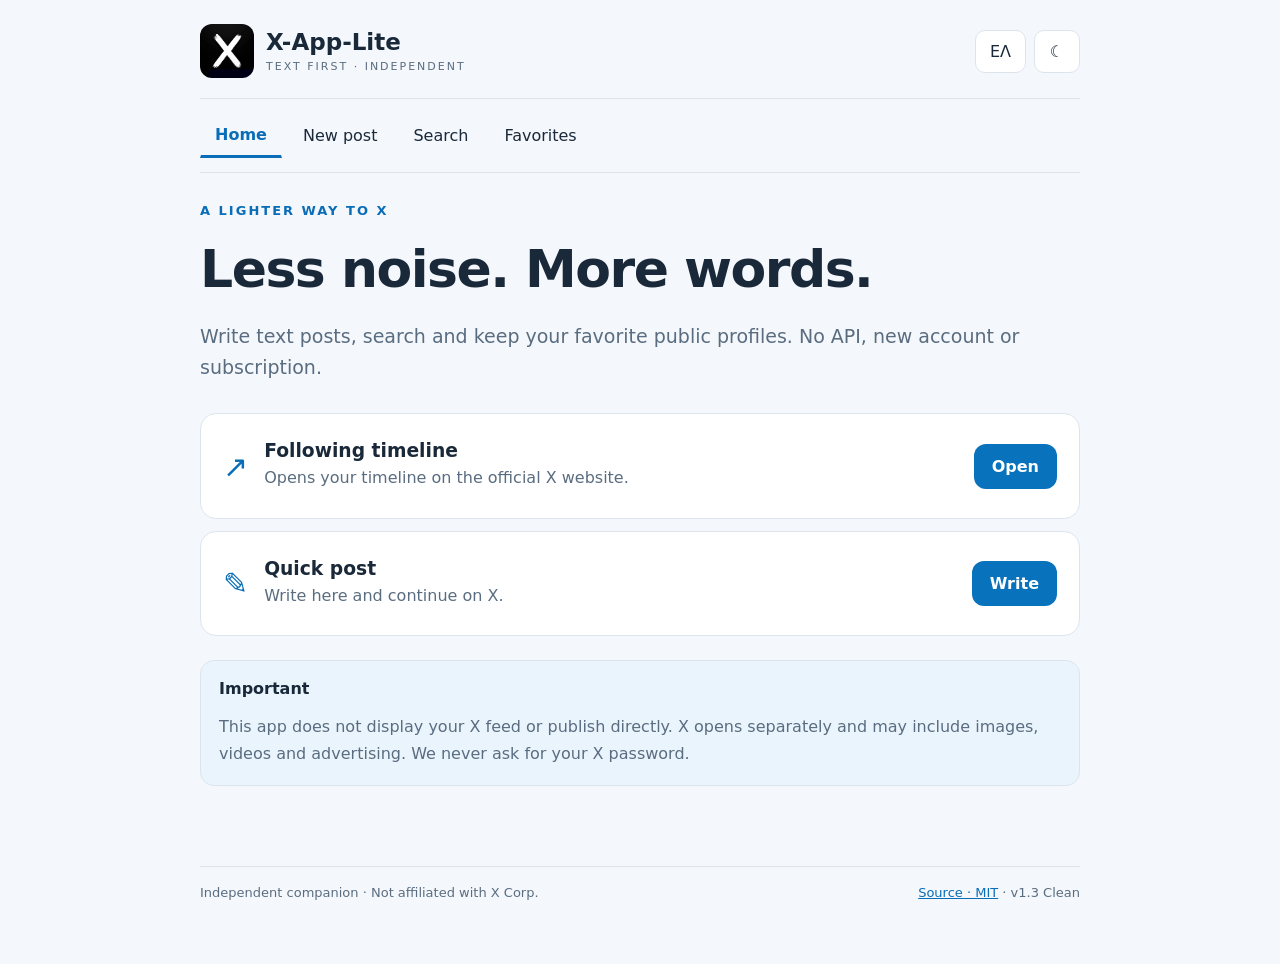
==== commit 81534c97: "Add files via upload" ====
--- a/index.html
+++ b/index.html
@@ -1,131 +1,43 @@
 <!doctype html>
-<html lang="el">
+<html lang="en">
 <head>
-  <meta charset="utf-8">
-  <meta name="viewport" content="width=device-width, initial-scale=1, viewport-fit=cover">
-  <meta name="theme-color" content="#101827">
-  <meta name="description" content="Ένα λιτό, ανεπίσημο text-first εργαλείο για το X — χωρίς API.">
-  <title>X-App-Lite | Text-first companion</title>
-  <link rel="manifest" href="manifest.webmanifest?v=13">
-  <link rel="icon" type="image/jpeg" href="AppIcon.jpg?v=13">
-  <link rel="apple-touch-icon" href="apple-touch-icon.png?v=13">
-  <link rel="stylesheet" href="style.css?v=13">
+<meta charset="utf-8"><meta name="viewport" content="width=device-width, initial-scale=1, viewport-fit=cover">
+<meta name="theme-color" content="#0c1420"><meta name="description" content="Independent, text-focused web companion for X. No API or extra registration required.">
+<title>X-App-Lite — Text-first companion</title>
+<link rel="icon" type="image/jpeg" href="AppIcon.jpg"><link rel="apple-touch-icon" href="apple-touch-icon.png"><link rel="manifest" href="manifest.webmanifest">
+<style>
+:root{font-family:system-ui,-apple-system,BlinkMacSystemFont,"Segoe UI",sans-serif;color-scheme:light;--bg:#f4f7fb;--card:#fff;--ink:#1a2939;--muted:#5a6d80;--line:#dce5ee;--accent:#0a6db7;--soft:#eaf4fd}
+:root[data-theme="dark"]{color-scheme:dark;--bg:#0c1420;--card:#162434;--ink:#edf5fd;--muted:#b0c0d1;--line:#34485b;--accent:#78c9ff;--soft:#21384d}
+*{box-sizing:border-box}body{margin:0;background:var(--bg);color:var(--ink)}button,input,textarea{font:inherit}button,a{touch-action:manipulation}button{cursor:pointer}a{color:var(--accent)}.shell{max-width:920px;margin:0 auto;padding:24px 20px 64px}.top{display:flex;align-items:center;justify-content:space-between;gap:12px;padding-bottom:20px;border-bottom:1px solid var(--line)}.brand{display:flex;align-items:center;gap:12px}.brand img{width:54px;height:54px;object-fit:cover;border-radius:12px}.brand strong{display:block;font-size:23px}.brand small{font-size:11px;letter-spacing:2px;color:var(--muted)}.right{display:flex;gap:8px;align-items:center}.small,.secondary,.tab{border:1px solid var(--line);border-radius:10px;background:var(--card);color:var(--ink);padding:11px 14px}.small{min-width:46px}.tabs{display:flex;overflow:auto;gap:6px;border-bottom:1px solid var(--line);padding:14px 0}.tab{white-space:nowrap;border-color:transparent;background:transparent}.tab.active{border-bottom:3px solid var(--accent);border-radius:0;color:var(--accent);font-weight:700}.panel{display:none;padding-top:30px}.panel.active{display:block}.eyebrow{font-weight:800;letter-spacing:2px;color:var(--accent);font-size:13px}h1{font-size:clamp(30px,5vw,52px);letter-spacing:-1.5px;line-height:1.13;margin:22px 0}h2{font-size:22px}.intro p,.muted,.notice p,.action-card p{color:var(--muted);line-height:1.65}.intro p{font-size:19px}.stack{display:grid;gap:12px;margin-top:30px}.action-card,.card{border:1px solid var(--line);border-radius:16px;background:var(--card);padding:22px}.action-card{display:flex;align-items:center;gap:16px}.action-card .grow{flex:1}.action-card h3,.action-card p{margin:4px 0}.bubble{color:var(--accent);font-size:30px}.primary,.btn{display:inline-block;text-decoration:none;border:0;border-radius:12px;background:#0872bc;color:white;font-weight:700;padding:13px 18px}.primary:disabled{opacity:.45;cursor:default}.notice{background:var(--soft);border:1px solid var(--line);border-radius:14px;padding:18px;margin-top:24px}.notice p{margin-bottom:0}.minor{font-size:14px}.section-title p{color:var(--muted)}label{display:block;margin:18px 0 8px;font-weight:700}input,textarea{width:100%;padding:15px;border:1px solid var(--line);border-radius:12px;background:var(--card);color:var(--ink)}textarea{resize:vertical;min-height:165px}.compose-foot{display:flex;justify-content:space-between;color:var(--muted);font-size:13px;padding:10px 2px 16px}.inputrow{display:flex;gap:9px}.inputrow input{flex:1;min-width:0}.actions{display:flex;gap:8px;flex-wrap:wrap}.draft,.fav{display:flex;align-items:center;gap:10px;justify-content:space-between;border-bottom:1px solid var(--line);padding:12px 0;overflow-wrap:anywhere}.draft p{margin:0;flex:1;white-space:pre-wrap}.draft button,.fav button{flex-shrink:0}.drafts{margin-top:26px}.draft-top{display:flex;align-items:center;justify-content:space-between;gap:8px}footer{display:flex;justify-content:space-between;gap:16px;flex-wrap:wrap;color:var(--muted);border-top:1px solid var(--line);padding-top:18px;margin-top:80px;font-size:13px}.status{color:var(--muted);font-size:13px}.sr{position:absolute;width:1px;height:1px;overflow:hidden;clip:rect(0,0,0,0)}@media(max-width:560px){.shell{padding:14px 12px 44px}.brand strong{font-size:19px}.brand img{width:44px;height:44px}.brand small{font-size:9px}.action-card{padding:15px}.inputrow{flex-wrap:wrap}.inputrow button{flex:1}.tabs{gap:0}.tab{padding:10px 12px}.draft-top{align-items:start}}
+</style>
 </head>
-<body>
-  <div class="shell">
-    <header class="top">
-      <div class="brand">
-        <img class="brand-icon" src="AppIcon.jpg?v=13" width="44" height="44" alt="X-App-Lite icon">
-        <div>
-          <strong>X-App-Lite</strong>
-          <small>TEXT ONLY · INDEPENDENT</small>
-        </div>
-      </div>
-      <div class="right">
-        <button id="install" class="small" type="button" hidden data-v13="install">Install</button><button id="lang" class="small" title="Language">EN</button>
-        <button id="theme" class="small" aria-label="Αλλαγή θέματος">☀</button>
-      </div>
-    </header>
-
-    <div class="tabs" role="tablist">
-      <button class="tab active" data-panel="home" data-i="home">Αρχική</button>
-      <button class="tab" data-panel="compose" data-i="compose">Νέα ανάρτηση</button>
-      <button class="tab" data-panel="find" data-i="search">Αναζήτηση</button>
-      <button class="tab" data-panel="saved" data-i="favorites">Αγαπημένα</button>
-    </div>
-
-    <main>
-      <section id="home" class="panel active">
-        <div class="intro">
-          <div class="eyebrow">A LIGHTER WAY TO X</div>
-          <h1 data-i="readheading">Λιγότερος θόρυβος.<br>Περισσότερο κείμενο.</h1>
-          <p data-i="intro">Γρήγορη πρόσβαση στο X, σύνταξη αναρτήσεων και αγαπημένοι λογαριασμοί. Χωρίς εγγραφή εδώ, χωρίς API, χωρίς διαφημίσεις από εμάς.</p>
-        </div>
-        <div class="stack">
-          <div class="action-card">
-            <span class="bubble">↗</span>
-            <div>
-              <h3 data-i="following">Χρονολόγιο «Ακολουθείς»</h3>
-              <p data-i="followinginfo">Ανοίγει το πραγματικό σου χρονολόγιο στο X.</p>
-            </div>
-            <a class="btn" href="https://x.com/home" target="_blank" rel="noopener noreferrer" data-i="open">Άνοιγμα</a>
-          </div>
-          <div class="action-card">
-            <span class="bubble">✎</span>
-            <div>
-              <h3 data-i="quickpost">Γρήγορη ανάρτηση</h3>
-              <p data-i="quickpostinfo">Γράψε εδώ και συνέχισε τη δημοσίευση στο X.</p>
-            </div>
-            <button class="btn" data-go="compose" data-i="write">Γράψε</button>
-          </div>
-        </div>
-        <div class="notice">
-          <b data-i="important">Τι πρέπει να γνωρίζεις</b>
-          <p data-i="disclaimer">Χωρίς το X API δεν μπορούμε να εμφανίσουμε το προσωπικό χρονολόγιο ως καθαρό κείμενο μέσα σε αυτή τη σελίδα. Το X ανοίγει ξεχωριστά και μπορεί να εμφανίσει εικόνες, βίντεο ή διαφημίσεις. Αυτή η εφαρμογή δεν ζητά τους κωδικούς σου.</p>
-        </div>
-      </section>
-
-      <section id="compose" class="panel">
-        <div class="section-title">
-          <span class="eyebrow" data-i="textonly">ΜΟΝΟ ΚΕΙΜΕΝΟ</span>
-          <h1 data-i="newpost">Νέα ανάρτηση</h1>
-          <p data-i="composedesc">Σύνταξε την ανάρτηση εδώ. Θα ανοίξει η επίσημη φόρμα του X για την τελική δημοσίευση.</p>
-        </div>
-        <label for="post" class="sr" data-i="postlabel">Κείμενο ανάρτησης</label>
-        <textarea id="post" maxlength="280" rows="7" placeholder="Τι συμβαίνει;"></textarea>
-        <div class="compose-foot">
-          <span id="counter">0 / 280</span>
-          <span id="draftstate" class="muted" data-i="autodraft">Αυτόματη αποθήκευση προσχεδίου</span>
-        </div>
-        <button class="primary" id="publish" disabled data-i="continuex">Συνέχεια στο X ↗</button>
-        <button class="secondary" id="clear" data-i="clear">Καθαρισμός</button>
-        <section class="draft-manager" aria-labelledby="draft-heading"><div class="draft-top"><h2 id="draft-heading" data-v13="drafts">Saved drafts</h2><button id="save-draft" type="button" class="secondary" data-v13="save">Save draft</button></div><p class="muted" data-v13="draft-help">Your drafts stay only in this browser. Saving does not publish.</p><div id="draft-list" class="draft-list"></div></section><div class="notice minor" data-i="postnote">Η ανάρτηση δεν δημοσιεύεται αυτόματα. Ελέγχεις το κείμενο και πατάς «Δημοσίευση» στο X. Για λογαριασμούς με διαφορετικό όριο χαρακτήρων, ισχύουν οι κανόνες του X.</div>
-      </section>
-
-      <section id="find" class="panel">
-        <div class="section-title">
-          <span class="eyebrow">DISCOVER</span>
-          <h1 data-i="search">Αναζήτηση</h1>
-          <p data-i="searchdesc">Άνοιξε αποτελέσματα αναζήτησης στο X ή βρες έναν δημόσιο λογαριασμό.</p>
-        </div>
-        <form id="searchform">
-          <label for="query" data-i="searchposts">Αναζήτηση αναρτήσεων</label>
-          <div class="inputrow">
-            <input id="query" autocomplete="off" placeholder="λέξεις-κλειδιά">
-            <button class="primary" type="submit" data-i="search">Αναζήτηση</button>
-          </div>
-        </form>
-        <form id="profileform">
-          <label for="handle" data-i="visitprofile">Άνοιγμα προφίλ</label>
-          <div class="inputrow">
-            <input id="handle" autocomplete="off" placeholder="@username" maxlength="40">
-            <button class="secondary" type="submit" data-i="open">Άνοιγμα</button>
-          </div>
-        </form>
-        <div class="notice minor" data-i="searchnote">Τα αποτελέσματα εμφανίζονται στον ιστότοπο του X, όχι μέσα στην εφαρμογή.</div>
-      </section>
-
-      <section id="saved" class="panel">
-        <div class="section-title">
-          <span class="eyebrow">YOUR SHORTCUTS</span>
-          <h1 data-i="favorites">Αγαπημένα</h1>
-          <p data-i="favdesc">Αποθήκευσε λογαριασμούς στη συσκευή σου, χωρίς σύνδεση ή αποστολή δεδομένων σε server.</p>
-        </div>
-        <form id="favform">
-          <label for="favhandle" data-i="addprofile">Προσθήκη λογαριασμού</label>
-          <div class="inputrow">
-            <input id="favhandle" placeholder="@username" maxlength="40">
-            <button class="primary" type="submit" data-i="add">Προσθήκη</button>
-          </div>
-        </form>
-        <div id="favoriteslist" class="favorites-list"></div>
-      </section>
-    </main>
-    <footer>
-      <span>Independent companion · Not affiliated with X Corp.</span>
-      <span>Made for a lighter web</span>
-    <span><a href="https://github.com/CKMyApps/X-App-Lite" target="_blank" rel="noopener noreferrer">Source · MIT</a> · v1.3</span></footer>
-  </div>
-  <script src="app.js?v=13" defer></script><script src="enhancements.js?v=13" defer></script>
-</body>
-</html>
+<body><div class="shell">
+<header class="top"><div class="brand"><img src="AppIcon.jpg" width="54" height="54" alt="X-App-Lite logo"><div><strong>X-App-Lite</strong><small>TEXT FIRST · INDEPENDENT</small></div></div><div class="right"><button id="install" class="small" hidden type="button">Install</button><button id="lang" class="small" type="button" aria-label="Switch language">ΕΛ</button><button id="theme" class="small" type="button" aria-label="Toggle theme">☾</button></div></header>
+<nav class="tabs" aria-label="Main navigation"><button class="tab active" data-panel="home" data-i="home">Home</button><button class="tab" data-panel="compose" data-i="compose">New post</button><button class="tab" data-panel="find" data-i="search">Search</button><button class="tab" data-panel="saved" data-i="favorites">Favorites</button></nav>
+<main>
+<section class="panel active" id="home"><div class="intro"><div class="eyebrow">A LIGHTER WAY TO X</div><h1 data-i="hero">Less noise. More words.</h1><p data-i="intro">Write text posts, search and keep your favorite public profiles. No API, new account or subscription.</p></div><div class="stack"><div class="action-card"><span class="bubble">↗</span><div class="grow"><h3 data-i="following">Following timeline</h3><p data-i="followinginfo">Opens your timeline on the official X website.</p></div><a class="btn" href="https://x.com/home" target="_blank" rel="noopener noreferrer" data-i="open">Open</a></div><div class="action-card"><span class="bubble">✎</span><div class="grow"><h3 data-i="quickpost">Quick post</h3><p data-i="quickpostinfo">Write here and continue on X.</p></div><button class="primary" data-go="compose" data-i="write">Write</button></div></div><div class="notice"><strong data-i="important">Important</strong><p data-i="disclaimer">This app does not display your X feed or publish directly. X opens separately and may include images, videos and advertising. We never ask for your X password.</p></div></section>
+<section class="panel" id="compose"><div class="eyebrow" data-i="textonly">TEXT ONLY</div><h1 data-i="newpost">New post</h1><p class="muted" data-i="composeinfo">Compose here, then review and post using the official X composer.</p><label class="sr" for="post" data-i="postlabel">Post text</label><textarea id="post" maxlength="280" rows="7" placeholder="What's happening?"></textarea><div class="compose-foot"><span id="counter">0 / 280</span><span data-i="autosave">Working draft saved locally</span></div><div class="actions"><button class="primary" id="publish" disabled data-i="continue">Continue on X ↗</button><button class="secondary" id="clear" data-i="clear">Clear</button></div><div class="card drafts"><div class="draft-top"><h2 data-i="drafts">Saved drafts</h2><button id="save-draft" class="secondary" data-i="savedraft">Save draft</button></div><p class="status" id="draftstatus"></p><div id="draft-list"></div></div><div class="notice minor" data-i="postnote">Posts are not published automatically. You confirm them on X.</div></section>
+<section class="panel" id="find"><h1 data-i="search">Search</h1><p class="muted" data-i="searchinfo">Search public posts or open a profile on X.</p><form id="searchform"><label for="query" data-i="searchposts">Find posts</label><div class="inputrow"><input id="query" required autocomplete="off" placeholder="Keywords"><button class="primary" data-i="search" type="submit">Search</button></div></form><form id="profileform"><label for="handle" data-i="visitprofile">Open profile</label><div class="inputrow"><input id="handle" required autocomplete="off" placeholder="@username" maxlength="40"><button class="secondary" data-i="open" type="submit">Open</button></div></form><div class="notice minor" data-i="resultsnote">Results open on the official X website.</div></section>
+<section class="panel" id="saved"><h1 data-i="favorites">Favorites</h1><p class="muted" data-i="favoritesinfo">Save shortcuts to public X profiles on this device.</p><form id="favform"><label for="favhandle" data-i="addprofile">Add profile</label><div class="inputrow"><input id="favhandle" required placeholder="@username" maxlength="40"><button class="primary" type="submit" data-i="add">Add</button></div></form><div id="favoriteslist"></div></section>
+</main><footer><span>Independent companion · Not affiliated with X Corp.</span><span><a href="https://github.com/CKMyApps/X-App-Lite" target="_blank" rel="noopener noreferrer">Source · MIT</a> · v1.3 Clean</span></footer>
+</div>
+<script>
+(()=>{'use strict';const $=id=>document.getElementById(id),store=(key,val)=>{try{localStorage.setItem('xlite-clean-'+key,JSON.stringify(val))}catch(e){}},load=(key,def)=>{try{const s=localStorage.getItem('xlite-clean-'+key);return s===null?def:JSON.parse(s)}catch(e){return def}};
+const t={en:{home:'Home',compose:'New post',search:'Search',favorites:'Favorites',hero:'Less noise. More words.',intro:'Write text posts, search and keep your favorite public profiles. No API, new account or subscription.',following:'Following timeline',followinginfo:'Opens your timeline on the official X website.',open:'Open',quickpost:'Quick post',quickpostinfo:'Write here and continue on X.',write:'Write',important:'Important',disclaimer:'This app does not display your X feed or publish directly. X opens separately and may include images, videos and advertising. We never ask for your X password.',textonly:'TEXT ONLY',newpost:'New post',composeinfo:'Compose here, then review and post using the official X composer.',postlabel:'Post text',autosave:'Working draft saved locally',continue:'Continue on X ↗',clear:'Clear',drafts:'Saved drafts',savedraft:'Save draft',postnote:'Posts are not published automatically. You confirm them on X.',searchinfo:'Search public posts or open a profile on X.',searchposts:'Find posts',visitprofile:'Open profile',resultsnote:'Results open on the official X website.',favoritesinfo:'Save shortcuts to public X profiles on this device.',addprofile:'Add profile',add:'Add',load:'Load',remove:'Remove',emptydraft:'No saved drafts yet.',emptyfav:'No favorites yet.',saved:'Draft saved.',maxdraft:'Maximum 30 saved drafts.',install:'Install'},el:{home:'Αρχική',compose:'Νέα ανάρτηση',search:'Αναζήτηση',favorites:'Αγαπημένα',hero:'Λιγότερος θόρυβος. Περισσότερο κείμενο.',intro:'Γράψε αναρτήσεις, αναζήτησε και κράτησε αγαπημένα δημόσια προφίλ. Χωρίς API, νέα εγγραφή ή συνδρομή.',following:'Χρονολόγιο «Ακολουθείς»',followinginfo:'Ανοίγει το χρονολόγιό σου στον επίσημο ιστότοπο X.',open:'Άνοιγμα',quickpost:'Γρήγορη ανάρτηση',quickpostinfo:'Γράψε εδώ και συνέχισε στο X.',write:'Γράψε',important:'Σημαντικό',disclaimer:'Η εφαρμογή δεν εμφανίζει το χρονολόγιό σου ούτε δημοσιεύει απευθείας. Το X ανοίγει χωριστά και μπορεί να εμφανίζει εικόνες, βίντεο και διαφημίσεις. Δεν ζητάμε τον κωδικό σου.',textonly:'ΜΟΝΟ ΚΕΙΜΕΝΟ',newpost:'Νέα ανάρτηση',composeinfo:'Γράψε εδώ και ολοκλήρωσε τη δημοσίευση στην επίσημη φόρμα του X.',postlabel:'Κείμενο ανάρτησης',autosave:'Το τρέχον προσχέδιο αποθηκεύεται τοπικά',continue:'Συνέχεια στο X ↗',clear:'Καθαρισμός',drafts:'Αποθηκευμένα προσχέδια',savedraft:'Αποθήκευση προσχεδίου',postnote:'Οι αναρτήσεις δεν δημοσιεύονται αυτόματα. Τις επιβεβαιώνεις στο X.',searchinfo:'Αναζήτησε δημόσιες αναρτήσεις ή άνοιξε προφίλ στο X.',searchposts:'Αναζήτηση αναρτήσεων',visitprofile:'Άνοιγμα προφίλ',resultsnote:'Τα αποτελέσματα ανοίγουν στον επίσημο ιστότοπο X.',favoritesinfo:'Αποθήκευσε συντομεύσεις δημόσιων προφίλ στη συσκευή σου.',addprofile:'Προσθήκη προφίλ',add:'Προσθήκη',load:'Φόρτωση',remove:'Διαγραφή',emptydraft:'Δεν υπάρχουν αποθηκευμένα προσχέδια.',emptyfav:'Δεν υπάρχουν αγαπημένα.',saved:'Το προσχέδιο αποθηκεύτηκε.',maxdraft:'Μέγιστο 30 προσχέδια.',install:'Εγκατάσταση'}};
+let lang=load('lang',navigator.language.toLowerCase().startsWith('el')?'el':'en'),theme=load('theme','light'),drafts=load('drafts',[]),favs=load('favs',[]);if(!Array.isArray(drafts))drafts=[];if(!Array.isArray(favs))favs=[];const text=$('post');text.value=load('working','');
+function tr(){document.documentElement.lang=lang;document.querySelectorAll('[data-i]').forEach(e=>{const key=e.dataset.i;if(t[lang][key])e.textContent=t[lang][key]});$('lang').textContent=lang==='en'?'ΕΛ':'EN';text.placeholder=lang==='el'?'Τι συμβαίνει;':"What's happening?";$('install').textContent=t[lang].install;renderDrafts();renderFavs()}
+function applyTheme(){document.documentElement.dataset.theme=theme;$('theme').textContent=theme==='dark'?'☀':'☾';document.querySelector('meta[name="theme-color"]').content=theme==='dark'?'#0c1420':'#f4f7fb'}
+function counter(){$('counter').textContent=`${text.value.length} / 280`;$('publish').disabled=!text.value.trim()||text.value.length>280;store('working',text.value)}
+function show(id){document.querySelectorAll('.panel').forEach(x=>x.classList.toggle('active',x.id===id));document.querySelectorAll('.tab').forEach(x=>x.classList.toggle('active',x.dataset.panel===id));}
+document.querySelectorAll('[data-panel],[data-go]').forEach(el=>el.addEventListener('click',()=>show(el.dataset.panel||el.dataset.go)));
+$('lang').addEventListener('click',()=>{lang=lang==='en'?'el':'en';store('lang',lang);tr()});$('theme').addEventListener('click',()=>{theme=theme==='light'?'dark':'light';store('theme',theme);applyTheme()});text.addEventListener('input',counter);$('clear').addEventListener('click',()=>{text.value='';counter()});$('publish').addEventListener('click',()=>{if(text.value.trim())window.open('https://x.com/intent/post?text='+encodeURIComponent(text.value),'_blank','noopener,noreferrer')});
+function renderDrafts(){const box=$('draft-list');box.replaceChildren();$('draftstatus').textContent=drafts.length?`${drafts.length} / 30`:t[lang].emptydraft;drafts.forEach((d,i)=>{const wrap=document.createElement('div');wrap.className='draft';const p=document.createElement('p');p.textContent=d.text.slice(0,115);const a=document.createElement('button');a.className='secondary';a.textContent=t[lang].load;a.addEventListener('click',()=>{text.value=d.text;counter();show('compose');text.focus()});const b=document.createElement('button');b.className='secondary';b.textContent=t[lang].remove;b.addEventListener('click',()=>{drafts.splice(i,1);store('drafts',drafts);renderDrafts()});wrap.append(p,a,b);box.append(wrap)})}
+$('save-draft').addEventListener('click',()=>{if(!text.value.trim())return;if(drafts.length>=30){$('draftstatus').textContent=t[lang].maxdraft;return}drafts.unshift({text:text.value,date:Date.now()});store('drafts',drafts);renderDrafts();$('draftstatus').textContent=t[lang].saved});
+function handle(s){let a=s.trim().replace(/^@/,'');return /^[A-Za-z0-9_]{1,15}$/.test(a)?a:null}function openX(url){window.open(url,'_blank','noopener,noreferrer')}
+$('searchform').addEventListener('submit',e=>{e.preventDefault();const q=$('query').value.trim();if(q)openX('https://x.com/search?q='+encodeURIComponent(q)+'&src=typed_query')});$('profileform').addEventListener('submit',e=>{e.preventDefault();const h=handle($('handle').value);if(h)openX('https://x.com/'+encodeURIComponent(h));else alert(lang==='el'?'Μη έγκυρο όνομα χρήστη.':'Invalid username.')});
+function renderFavs(){const box=$('favoriteslist');box.replaceChildren();if(!favs.length){const p=document.createElement('p');p.className='muted';p.textContent=t[lang].emptyfav;box.append(p)}favs.forEach((h,i)=>{const row=document.createElement('div');row.className='fav';const a=document.createElement('a');a.href='https://x.com/'+encodeURIComponent(h);a.target='_blank';a.rel='noopener noreferrer';a.textContent='@'+h;const b=document.createElement('button');b.className='secondary';b.textContent=t[lang].remove;b.addEventListener('click',()=>{favs.splice(i,1);store('favs',favs);renderFavs()});row.append(a,b);box.append(row)})}
+$('favform').addEventListener('submit',e=>{e.preventDefault();const h=handle($('favhandle').value);if(!h){alert(lang==='el'?'Μη έγκυρο όνομα χρήστη.':'Invalid username.');return}if(!favs.some(f=>f.toLowerCase()===h.toLowerCase())){favs.push(h);store('favs',favs)}$('favhandle').value='';renderFavs()});
+let promptEvent=null;window.addEventListener('beforeinstallprompt',e=>{e.preventDefault();promptEvent=e;$('install').hidden=false});$('install').addEventListener('click',async()=>{if(!promptEvent)return;await promptEvent.prompt();promptEvent=null;$('install').hidden=true});
+applyTheme();tr();counter();
+})();
+</script></body></html>
